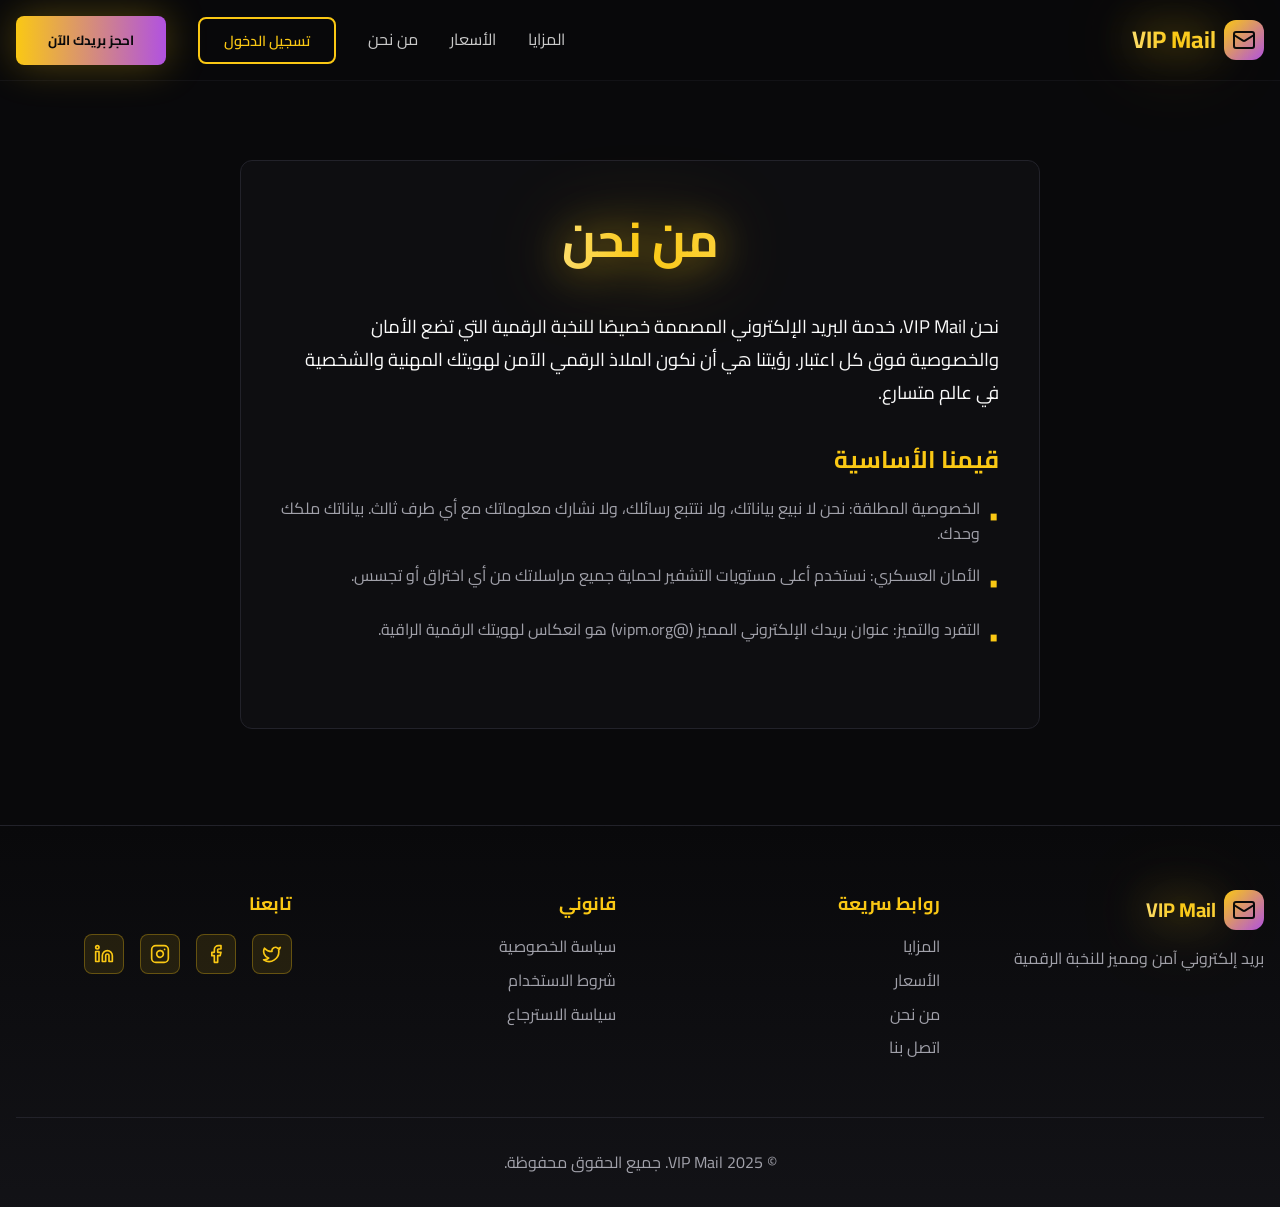
==== about.html @ 9a0e4cf3 "Add files via upload" ====
<!DOCTYPE html>
<html lang="ar" dir="rtl">
<head>
    <meta charset="UTF-8">
    <meta name="viewport" content="width=device-width, initial-scale=1.0">
    <title>VIP Mail - من نحن</title>
    <link rel="stylesheet" href="styles.css">
    <link href="https://fonts.googleapis.com/css2?family=Cairo:wght@400;600;700;900&display=swap" rel="stylesheet">
</head>
<body>
    <nav class="navbar">
        <div class="container">
            <div class="nav-content">
                <a href="/" class="logo">
                    <div class="logo-icon">
                        <svg xmlns="http://www.w3.org/2000/svg" width="24" height="24" viewBox="0 0 24 24" fill="none" stroke="currentColor" stroke-width="2" stroke-linecap="round" stroke-linejoin="round">
                            <rect width="20" height="16" x="2" y="4" rx="2"/>
                            <path d="m22 7-8.97 5.7a1.94 1.94 0 0 1-2.06 0L2 7"/>
                        </svg>
                    </div>
                    <span class="logo-text text-gold-premium">VIP Mail</span>
                </a>

                <div class="nav-links">
                    <a href="/#features">المزايا</a>
                    <a href="/#pricing">الأسعار</a>
                    <a href="about.html">من نحن</a>
                    <button class="btn-login">تسجيل الدخول</button>
                    <button class="btn-primary">احجز بريدك الآن</button>
                </div>

                <!-- Mobile Menu Button -->
                <button class="mobile-menu-btn" aria-label="القائمة">
                    <svg xmlns="http://www.w3.org/2000/svg" width="24" height="24" viewBox="0 0 24 24" fill="none" stroke="currentColor" stroke-width="2" stroke-linecap="round" stroke-linejoin="round">
                        <line x1="4" x2="20" y1="12" y2="12"/>
                        <line x1="4" x2="20" y1="6" y2="6"/>
                        <line x1="4" x2="20" y1="18" y2="18"/>
                    </svg>
                </button>
            </div>
        </div>
    </nav>
    
    <!-- Mobile Menu -->
    <div class="mobile-menu">
        <div class="mobile-menu-links">
            <a href="/#features">المزايا</a>
            <a href="/#pricing">الأسعار</a>
            <a href="about.html">من نحن</a>
            <button class="btn-login">تسجيل الدخول</button>
            <button class="btn-primary">احجز بريدك الآن</button>
        </div>
    </div>
    
    <section class="page-content" style="padding-top: 10rem; padding-bottom: 6rem; min-height: 80vh;">
        <div class="container" style="max-width: 800px; margin: 0 auto; background: var(--card); padding: 2.5rem; border-radius: 0.75rem; border: 1px solid var(--border);">
            
            <h1 class="section-title" style="text-align: center; margin-bottom: 2rem;">
                <span class="text-gold-premium">من نحن</span>
            </h1>
            
            <p style="font-size: 1.15rem; margin-bottom: 1.5rem; line-height: 1.8; color: var(--foreground);">
                نحن VIP Mail، خدمة البريد الإلكتروني المصممة خصيصًا للنخبة الرقمية التي تضع الأمان والخصوصية فوق كل اعتبار. رؤيتنا هي أن نكون الملاذ الرقمي الآمن لهويتك المهنية والشخصية في عالم متسارع.
            </p>
            
            <h2 style="font-size: 1.5rem; margin-top: 2rem; margin-bottom: 1rem; color: var(--gold);">
                قيمنا الأساسية
            </h2>
            <ul style="list-style: none; padding-right: 0; margin-bottom: 2rem;">
                <li style="margin-bottom: 1rem; color: var(--muted-foreground); display: flex; align-items: flex-start; gap: 0.5rem;">
                    <span style="color: var(--gold); font-size: 1.5rem;">•</span>
                    الخصوصية المطلقة: نحن لا نبيع بياناتك، ولا نتتبع رسائلك، ولا نشارك معلوماتك مع أي طرف ثالث. بياناتك ملكك وحدك.
                </li>
                <li style="margin-bottom: 1rem; color: var(--muted-foreground); display: flex; align-items: flex-start; gap: 0.5rem;">
                    <span style="color: var(--gold); font-size: 1.5rem;">•</span>
                    الأمان العسكري: نستخدم أعلى مستويات التشفير لحماية جميع مراسلاتك من أي اختراق أو تجسس.
                </li>
                <li style="margin-bottom: 1rem; color: var(--muted-foreground); display: flex; align-items: flex-start; gap: 0.5rem;">
                    <span style="color: var(--gold); font-size: 1.5rem;">•</span>
                    التفرد والتميز: عنوان بريدك الإلكتروني المميز (@vipm.org) هو انعكاس لهويتك الرقمية الراقية.
                </li>
            </ul>
        </div>
    </section>

    <footer class="footer">
        <div class="container">
            <div class="footer-content">
                <div class="footer-section">
                    <div class="footer-brand">
                        <div class="logo-icon">
                            <svg xmlns="http://www.w3.org/2000/svg" width="24" height="24" viewBox="0 0 24 24" fill="none" stroke="currentColor" stroke-width="2" stroke-linecap="round" stroke-linejoin="round">
                                <rect width="20" height="16" x="2" y="4" rx="2"/>
                                <path d="m22 7-8.97 5.7a1.94 1.94 0 0 1-2.06 0L2 7"/>
                            </svg>
                        </div>
                        <span class="text-gold-premium">VIP Mail</span>
                    </div>
                    <p>بريد إلكتروني آمن ومميز للنخبة الرقمية</p>
                </div>

                <div class="footer-section">
                    <h4>روابط سريعة</h4>
                    <ul>
                        <li><a href="/#features">المزايا</a></li>
                        <li><a href="/#pricing">الأسعار</a></li>
                        <li><a href="about.html">من نحن</a></li>
                        <li><a href="contact.html">اتصل بنا</a></li>
                    </ul>
                </div>

                <div class="footer-section">
                    <h4>قانوني</h4>
                    <ul>
                        <li><a href="privacy.html">سياسة الخصوصية</a></li>
                        <li><a href="terms.html">شروط الاستخدام</a></li>
                        <li><a href="refund.html">سياسة الاسترجاع</a></li>
                    </ul>
                </div>

                <div class="footer-section">
                    <h4>تابعنا</h4>
                    <div class="social-links">
                        <a href="#" aria-label="Twitter">
                            <svg xmlns="http://www.w3.org/2000/svg" width="20" height="20" viewBox="0 0 24 24" fill="none" stroke="currentColor" stroke-width="2" stroke-linecap="round" stroke-linejoin="round">
                                <path d="M22 4s-.7 2.1-2 3.4c1.6 10-9.4 17.3-18 11.6 2.2.1 4.4-.6 6-2C3 15.5.5 9.6 3 5c2.2 2.6 5.6 4.1 9 4-.9-4.2 4-6.6 7-3.8 1.1 0 3-1.2 3-1.2z"/>
                            </svg>
                        </a>
                        <a href="#" aria-label="Facebook">
                            <svg xmlns="http://www.w3.org/2000/svg" width="20" height="20" viewBox="0 0 24 24" fill="none" stroke="currentColor" stroke-width="2" stroke-linecap="round" stroke-linejoin="round">
                                <path d="M18 2h-3a5 5 0 0 0-5 5v3H7v4h3v8h4v-8h3l1-4h-4V7a1 1 0 0 1 1-1h3z"/>
                            </svg>
                        </a>
                        <a href="#" aria-label="Instagram">
                            <svg xmlns="http://www.w3.org/2000/svg" width="20" height="20" viewBox="0 0 24 24" fill="none" stroke="currentColor" stroke-width="2" stroke-linecap="round" stroke-linejoin="round">
                                <rect width="20" height="20" x="2" y="2" rx="5" ry="5"/>
                                <path d="M16 11.37A4 4 0 1 1 12.63 8 4 4 0 0 1 16 11.37z"/>
                                <line x1="17.5" x2="17.51" y1="6.5" y2="6.5"/>
                            </svg>
                        </a>
                        <a href="#" aria-label="LinkedIn">
                            <svg xmlns="http://www.w3.org/2000/svg" width="20" height="20" viewBox="0 0 24 24" fill="none" stroke="currentColor" stroke-width="2" stroke-linecap="round" stroke-linejoin="round">
                                <path d="M16 8a6 6 0 0 1 6 6v7h-4v-7a2 2 0 0 0-2-2 2 2 0 0 0-2 2v7h-4v-7a6 6 0 0 1 6-6z"/>
                                <rect width="4" height="12" x="2" y="9"/>
                                <circle cx="4" cy="4" r="2"/>
                            </svg>
                        </a>
                    </div>
                </div>
            </div>

            <div class="footer-bottom">
                <p>&copy; 2025 VIP Mail. جميع الحقوق محفوظة.</p>
            </div>
        </div>
    </footer> 

    <script src="script.js"></script>
</body>
</html>
---- styles.css ----
/* Reset & Base Styles */
* {
    margin: 0;
    padding: 0;
    box-sizing: border-box;
}

:root {
    /* Colors - HSL */
    --background: hsl(240, 10%, 3.9%);
    --foreground: hsl(0, 0%, 98%);
    --card: hsl(240, 10%, 6%);
    --card-foreground: hsl(0, 0%, 98%);
    --primary: hsl(47, 96%, 53%);
    --primary-foreground: hsl(240, 10%, 3.9%);
    --secondary: hsl(280, 70%, 60%);
    --muted: hsl(240, 5%, 15%);
    --muted-foreground: hsl(240, 5%, 64.9%);
    --border: hsl(240, 10%, 15%);
    --gold: hsl(47, 96%, 53%);
    --gold-light: hsl(47, 96%, 70%);
    --purple: hsl(280, 70%, 60%);
}

body {
    font-family: 'Cairo', -apple-system, BlinkMacSystemFont, 'Segoe UI', sans-serif;
    background-color: var(--background);
    color: var(--foreground);
    line-height: 1.6;
    -webkit-font-smoothing: antialiased;
    overflow-x: hidden;
}

h1, h2, h3, h4, h5, h6 {
    font-weight: 700;
}

a {
    text-decoration: none;
    color: inherit;
}

button {
    font-family: inherit;
    border: none;
    cursor: pointer;
}

.container {
    max-width: 1280px;
    margin: 0 auto;
    padding: 0 1rem;
}

/* Text Gradients */
.text-gold-premium {
    background: linear-gradient(to right, var(--gold-light), var(--gold), hsl(47, 96%, 60%));
    -webkit-background-clip: text;
    -webkit-text-fill-color: transparent;
    background-clip: text;
    filter: drop-shadow(0 0 20px hsla(47, 96%, 53%, 0.6)) drop-shadow(0 0 40px hsla(47, 96%, 53%, 0.4));
    animation: gold-glow 3s ease-in-out infinite;
}

@keyframes gold-glow {
    0%, 100% {
        filter: drop-shadow(0 0 20px hsla(47, 96%, 53%, 0.6)) drop-shadow(0 0 40px hsla(47, 96%, 53%, 0.4));
    }
    50% {
        filter: drop-shadow(0 0 30px hsla(47, 96%, 53%, 0.8)) drop-shadow(0 0 60px hsla(47, 96%, 53%, 0.6));
    }
}

.text-gradient-gold {
    background: linear-gradient(to right, var(--gold), var(--gold-light));
    -webkit-background-clip: text;
    -webkit-text-fill-color: transparent;
    background-clip: text;
    font-weight: 700;
}

/* Buttons */
.btn-primary {
    background: linear-gradient(to right, var(--gold), var(--purple));
    color: var(--background);
    font-weight: 700;
    padding: 0.75rem 2rem;
    border-radius: 0.5rem;
    transition: opacity 0.3s;
    box-shadow: 0 0 40px hsla(47, 96%, 53%, 0.3);
}

.btn-primary:hover {
    opacity: 0.9;
}

.btn-outline {
    border: 2px solid var(--gold);
    color: var(--gold);
    background: transparent;
    padding: 0.75rem 2rem;
    border-radius: 0.5rem;
    font-weight: 600;
    transition: background 0.3s;
}

.btn-outline:hover {
    background: hsla(47, 96%, 53%, 0.1);
}

.btn-lg {
    padding: 1rem 2rem;
    font-size: 1.125rem;
}

.btn-full {
    width: 100%;
    padding: 1.25rem 2rem;
    font-size: 1.125rem;
}

.btn-login {
    border: 2px solid var(--gold);
    color: var(--gold);
    background: transparent;
    padding: 0.5rem 1.5rem;
    border-radius: 0.5rem;
    font-weight: 600;
    transition: all 0.3s;
    font-size: 0.9rem;
}

.btn-login:hover {
    background: hsla(47, 96%, 53%, 0.1);
    transform: scale(1.05);
}

/* Navbar */
.navbar {
    position: fixed;
    top: 0;
    width: 100%;
    z-index: 50;
    border-bottom: 1px solid hsla(240, 10%, 15%, 0.4);
    background: hsla(240, 10%, 3.9%, 0.8);
    backdrop-filter: blur(20px);
}

.nav-content {
    display: flex;
    align-items: center;
    justify-content: space-between;
    height: 5rem;
}

.logo {
    display: flex;
    align-items: center;
    gap: 0.5rem;
    text-decoration: none;
    transition: opacity 0.3s ease;
}

.logo:hover {
    opacity: 0.85;
}

.logo-icon {
    width: 2.5rem;
    height: 2.5rem;
    border-radius: 0.75rem;
    background: linear-gradient(to bottom right, var(--gold), var(--purple));
    display: flex;
    align-items: center;
    justify-content: center;
}

.logo-icon svg {
    color: var(--background);
}

.logo-text {
    font-size: 1.5rem;
    font-weight: 700;
}

.nav-links {
    display: flex;
    align-items: center;
    gap: 2rem;
}

.nav-links a {
    color: hsla(0, 0%, 98%, 0.8);
    transition: color 0.3s;
}

.nav-links a:hover {
    color: var(--foreground);
}

/* Mobile Menu Button */
.mobile-menu-btn {
    display: none;
    background: transparent;
    border: 2px solid var(--gold);
    color: var(--gold);
    padding: 0.5rem;
    border-radius: 0.5rem;
    cursor: pointer;
    transition: all 0.3s;
}

.mobile-menu-btn:hover {
    background: hsla(47, 96%, 53%, 0.1);
    transform: scale(1.05);
}

.mobile-menu-btn svg {
    width: 24px;
    height: 24px;
}

/* Mobile Menu Overlay */
.mobile-menu {
    display: none;
    position: fixed;
    top: 5rem;
    right: 0;
    width: 100%;
    max-width: 300px;
    height: calc(100vh - 5rem);
    background: hsla(240, 10%, 6%, 0.98);
    backdrop-filter: blur(20px);
    border-left: 1px solid var(--border);
    z-index: 40;
    padding: 2rem;
    transform: translateX(100%);
    transition: transform 0.3s ease;
}

.mobile-menu.active {
    transform: translateX(0);
}

.mobile-menu-links {
    display: flex;
    flex-direction: column;
    gap: 1.5rem;
}

.mobile-menu-links a {
    color: hsla(0, 0%, 98%, 0.8);
    font-size: 1.125rem;
    padding: 0.75rem 0;
    border-bottom: 1px solid var(--border);
    transition: color 0.3s;
}

.mobile-menu-links a:hover {
    color: var(--gold);
}

.mobile-menu-links button {
    margin-top: 0.5rem;
}

@media (max-width: 768px) {
    .nav-links {
        display: none;
    }
    
    .mobile-menu-btn {
        display: block;
    }
    
    .mobile-menu {
        display: block;
    }
}

/* Hero Section */
.hero {
    position: relative;
    min-height: 100vh;
    display: flex;
    align-items: center;
    justify-content: center;
    overflow: hidden;
    padding-top: 5rem;
}

.hero-bg {
    position: absolute;
    inset: 0;
    background: linear-gradient(to bottom right, var(--background), var(--background), hsl(240, 10%, 8%));
}

.hero-gradient-1 {
    position: absolute;
    inset: 0;
    background: radial-gradient(ellipse at top, hsla(47, 96%, 53%, 0.15), transparent 50%);
}

.hero-gradient-2 {
    position: absolute;
    inset: 0;
    background: radial-gradient(ellipse at bottom right, hsla(280, 70%, 60%, 0.15), transparent 50%);
}

.hero-grid {
    position: absolute;
    inset: 0;
    background-image: 
        linear-gradient(hsla(240, 10%, 15%, 0.1) 1px, transparent 1px),
        linear-gradient(to right, hsla(240, 10%, 15%, 0.1) 1px, transparent 1px);
    background-size: 4rem 4rem;
    mask-image: radial-gradient(ellipse at center, black 50%, transparent 100%);
}

.hero-content {
    position: relative;
    z-index: 10;
    max-width: 80rem;
    margin: 0 auto;
    text-align: center;
}

.hero-badge {
    display: inline-flex;
    align-items: center;
    gap: 0.5rem;
    padding: 0.5rem 1rem;
    border-radius: 9999px;
    border: 1px solid hsla(47, 96%, 53%, 0.3);
    background: hsla(47, 96%, 53%, 0.1);
    backdrop-filter: blur(8px);
    margin-bottom: 2rem;
}

.badge-pulse {
    width: 0.5rem;
    height: 0.5rem;
    border-radius: 50%;
    background: var(--gold);
    animation: pulse 2s cubic-bezier(0.4, 0, 0.6, 1) infinite;
}

@keyframes pulse {
    0%, 100% {
        opacity: 1;
    }
    50% {
        opacity: 0.5;
    }
}

.hero-badge span:last-child {
    font-size: 0.875rem;
    color: var(--gold-light);
}

.hero-title {
    font-size: clamp(3rem, 8vw, 6rem);
    font-weight: 900;
    line-height: 1.2;
    margin-bottom: 2rem;
}

.hero-subtitle {
    font-size: clamp(1.25rem, 3vw, 2rem);
    color: hsla(0, 0%, 98%, 0.9);
    margin-bottom: 1.5rem;
    font-weight: 600;
    max-width: 48rem;
    margin-left: auto;
    margin-right: auto;
}

.hero-description {
    font-size: clamp(1rem, 2vw, 1.25rem);
    color: var(--muted-foreground);
    max-width: 32rem;
    margin: 0 auto 2rem;
}

.hero-buttons {
    display: flex;
    flex-direction: column;
    gap: 1rem;
    align-items: center;
    justify-content: center;
    padding-top: 1rem;
}

@media (min-width: 640px) {
    .hero-buttons {
        flex-direction: row;
    }
}

.scroll-indicator {
    position: absolute;
    bottom: 2rem;
    left: 50%;
    transform: translateX(-50%);
    animation: bounce 1s infinite;
}

@keyframes bounce {
    0%, 100% {
        transform: translateX(-50%) translateY(0);
    }
    50% {
        transform: translateX(-50%) translateY(-10px);
    }
}

.scroll-indicator svg {
    color: var(--muted-foreground);
}

/* Features Section */
.features {
    padding: 6rem 0;
    position: relative;
}

.section-header {
    text-align: center;
    max-width: 48rem;
    margin: 0 auto 4rem;
}

.section-title {
    font-size: clamp(2rem, 5vw, 3rem);
    margin-bottom: 1rem;
}

.section-description {
    font-size: 1.25rem;
    color: var(--muted-foreground);
}

.features-grid {
    display: grid;
    grid-template-columns: repeat(auto-fit, minmax(280px, 1fr));
    gap: 1.5rem;
    max-width: 72rem;
    margin: 0 auto;
}

.feature-card {
    background: hsla(240, 10%, 6%, 0.5);
    backdrop-filter: blur(8px);
    border: 1px solid hsla(240, 10%, 15%, 0.4);
    border-radius: 0.75rem;
    padding: 1.5rem;
    text-align: center;
    transition: all 0.3s;
}

.feature-card:hover {
    border-color: hsla(47, 96%, 53%, 0.5);
    box-shadow: 0 0 30px hsla(47, 96%, 53%, 0.2);
}

.feature-icon {
    width: 4rem;
    height: 4rem;
    margin: 0 auto 1rem;
    border-radius: 1rem;
    background: linear-gradient(to bottom right, hsla(47, 96%, 53%, 0.2), hsla(280, 70%, 60%, 0.2));
    display: flex;
    align-items: center;
    justify-content: center;
    transition: transform 0.3s;
}

.feature-card:hover .feature-icon {
    transform: scale(1.1);
}

.feature-icon svg {
    color: var(--gold);
}

.feature-title {
    font-size: 1.25rem;
    margin-bottom: 1rem;
    color: var(--foreground);
}

.feature-description {
    color: var(--muted-foreground);
    line-height: 1.6;
}

/* Pricing Section */
.pricing {
    padding: 6rem 0;
    position: relative;
}

.pricing-card-wrapper {
    max-width: 40rem;
    margin: 0 auto;
}

.pricing-card {
    position: relative;
    background: hsla(240, 10%, 6%, 0.5);
    backdrop-filter: blur(8px);
    border: 2px solid var(--gold);
    border-radius: 0.75rem;
    box-shadow: 0 0 60px hsla(47, 96%, 53%, 0.3);
    transition: all 0.3s;
}

.pricing-card:hover {
    box-shadow: 0 0 80px hsla(47, 96%, 53%, 0.4);
}

.pricing-badge {
    position: absolute;
    top: -1rem;
    left: 50%;
    transform: translateX(-50%);
    z-index: 10;
    padding: 0.5rem 1.5rem;
    border-radius: 9999px;
    background: linear-gradient(to right, var(--gold), var(--purple));
    color: var(--background);
    font-weight: 700;
    animation: pulse 2s cubic-bezier(0.4, 0, 0.6, 1) infinite;
}

.pricing-header {
    text-align: center;
    padding: 4rem 1.5rem 1.5rem;
}

.pricing-title {
    font-size: 1.875rem;
    margin-bottom: 1.5rem;
}

.pricing-price {
    margin-bottom: 1.5rem;
}

.price-amount {
    display: flex;
    align-items: baseline;
    justify-content: center;
    gap: 0.5rem;
    margin-bottom: 0.75rem;
}

.price-value {
    font-size: 4rem;
    font-weight: 700;
    background: linear-gradient(to right, var(--gold), var(--gold-light));
    -webkit-background-clip: text;
    -webkit-text-fill-color: transparent;
    background-clip: text;
}

.price-period {
    font-size: 1.25rem;
    color: var(--muted-foreground);
}

.price-highlight {
    font-size: 1.125rem;
    font-weight: 600;
    color: var(--gold);
    background: hsla(47, 96%, 53%, 0.1);
    padding: 0.5rem 1rem;
    border-radius: 0.5rem;
    display: inline-block;
}

.deal-points {
    display: flex;
    flex-wrap: wrap;
    gap: 0.75rem;
    justify-content: center;
}

.deal-point {
    padding: 0.5rem 1rem;
    background: linear-gradient(to right, hsla(47, 96%, 53%, 0.2), hsla(280, 70%, 60%, 0.2));
    border: 1px solid hsla(47, 96%, 53%, 0.3);
    border-radius: 9999px;
    font-size: 0.875rem;
    font-weight: 700;
}

.pricing-content {
    padding: 0 1.5rem 2.5rem;
}

.features-list {
    list-style: none;
    margin-bottom: 1.5rem;
}

.features-list li {
    display: flex;
    align-items: flex-start;
    gap: 0.75rem;
    font-size: 1.125rem;
    margin-bottom: 1rem;
}

.features-list li svg {
    color: var(--gold);
    flex-shrink: 0;
    margin-top: 0.25rem;
}

.features-list li span {
    color: hsla(0, 0%, 98%, 0.9);
    font-weight: 500;
}

.pricing-footer {
    text-align: center;
    font-size: 0.875rem;
    color: var(--muted-foreground);
    margin-top: 1rem;
}

/* Footer */
.footer {
    border-top: 1px solid var(--border);
    background: linear-gradient(to bottom, var(--background), hsl(240, 10%, 8%));
    padding: 4rem 0 2rem;
}

.footer-content {
    display: grid;
    grid-template-columns: repeat(auto-fit, minmax(200px, 1fr));
    gap: 3rem;
    margin-bottom: 3rem;
}

.footer-section h4 {
    font-size: 1.125rem;
    margin-bottom: 1rem;
    color: var(--gold);
}

.footer-section p,
.footer-section ul {
    color: var(--muted-foreground);
}

.footer-section ul {
    list-style: none;
}

.footer-section ul li {
    margin-bottom: 0.5rem;
}

.footer-section ul li a {
    transition: color 0.3s;
}

.footer-section ul li a:hover {
    color: var(--gold);
}

.footer-brand {
    display: flex;
    align-items: center;
    gap: 0.5rem;
    margin-bottom: 1rem;
    font-size: 1.25rem;
    font-weight: 700;
}

.social-links {
    display: flex;
    gap: 1rem;
}

.social-links a {
    width: 2.5rem;
    height: 2.5rem;
    border-radius: 0.5rem;
    background: hsla(47, 96%, 53%, 0.1);
    border: 1px solid hsla(47, 96%, 53%, 0.3);
    display: flex;
    align-items: center;
    justify-content: center;
    transition: all 0.3s;
}

.social-links a:hover {
    background: hsla(47, 96%, 53%, 0.2);
    border-color: var(--gold);
}

.social-links svg {
    color: var(--gold);
}

.footer-bottom {
    text-align: center;
    padding-top: 2rem;
    border-top: 1px solid var(--border);
    color: var(--muted-foreground);
}

/* Inbox Styles */
.inbox-header {
    position: fixed;
    top: 0;
    left: 0;
    right: 0;
    height: 4rem;
    background: var(--card);
    border-bottom: 1px solid var(--border);
    z-index: 100;
}

.inbox-header-content {
    height: 100%;
    padding: 0 2rem;
    display: flex;
    align-items: center;
    justify-content: space-between;
    gap: 2rem;
}

.inbox-header-left {
    display: flex;
    align-items: center;
    gap: 0.5rem;
}

.icon-btn {
    width: 2.5rem;
    height: 2.5rem;
    border-radius: 0.5rem;
    border: none;
    background: transparent;
    color: var(--muted-foreground);
    cursor: pointer;
    display: flex;
    align-items: center;
    justify-content: center;
    transition: all 0.2s;
}

.icon-btn:hover {
    background: var(--muted);
    color: var(--foreground);
}

.inbox-search-bar {
    flex: 1;
    max-width: 600px;
    position: relative;
    display: flex;
    align-items: center;
    gap: 0.75rem;
    padding: 0 1rem;
    height: 2.5rem;
    background: var(--muted);
    border-radius: 0.5rem;
    border: 1px solid transparent;
    transition: all 0.2s;
}

.inbox-search-bar:focus-within {
    background: var(--background);
    border-color: var(--border);
}

.inbox-search-bar svg {
    color: var(--muted-foreground);
}

.inbox-search-bar input {
    flex: 1;
    background: transparent;
    border: none;
    outline: none;
    color: var(--foreground);
    font-size: 0.95rem;
}

.inbox-search-bar input::placeholder {
    color: var(--muted-foreground);
}

.inbox-logo {
    display: flex;
    align-items: center;
    gap: 0.5rem;
    text-decoration: none;
    color: var(--foreground);
    font-weight: 600;
    transition: opacity 0.2s;
}

.inbox-logo:hover {
    opacity: 0.8;
}

.inbox-logo svg {
    color: var(--primary);
}

.inbox-container {
    margin-top: 4rem;
    display: flex;
    height: calc(100vh - 4rem);
    overflow: hidden;
}

.inbox-sidebar {
    width: 280px;
    background: var(--card);
    border-left: 1px solid var(--border);
    padding: 1.5rem;
    display: flex;
    flex-direction: column;
    gap: 1.5rem;
    overflow-y: auto;
}

.btn-compose {
    width: 100%;
    display: flex;
    align-items: center;
    justify-content: center;
    gap: 0.5rem;
    padding: 0.875rem 1.5rem;
    background: linear-gradient(135deg, #3b82f6, #2563eb);
    color: white;
    border: none;
    border-radius: 0.5rem;
    font-weight: 600;
    font-size: 0.95rem;
    cursor: pointer;
    transition: all 0.2s;
}

.btn-compose:hover {
    transform: translateY(-1px);
    box-shadow: 0 4px 12px rgba(59, 130, 246, 0.3);
}

.inbox-nav {
    display: flex;
    flex-direction: column;
    gap: 0.25rem;
}

.inbox-nav-item {
    display: flex;
    align-items: center;
    gap: 0.75rem;
    padding: 0.75rem 1rem;
    border-radius: 0.5rem;
    color: var(--muted-foreground);
    text-decoration: none;
    font-size: 0.95rem;
    transition: all 0.2s;
    position: relative;
}

.inbox-nav-item:hover {
    background: var(--muted);
    color: var(--foreground);
}

.inbox-nav-item.active {
    background: var(--primary);
    color: var(--primary-foreground);
    font-weight: 600;
}

.inbox-nav-item svg {
    flex-shrink: 0;
}

.inbox-nav-item span:first-of-type {
    flex: 1;
}

.inbox-badge {
    background: var(--muted);
    color: var(--foreground);
    padding: 0.125rem 0.5rem;
    border-radius: 1rem;
    font-size: 0.75rem;
    font-weight: 600;
}

.inbox-nav-item.active .inbox-badge {
    background: rgba(255, 255, 255, 0.2);
    color: white;
}

.inbox-main {
    flex: 1;
    background: var(--background);
    overflow-y: auto;
}

.inbox-emails-list {
    display: flex;
    flex-direction: column;
}

.email-item {
    display: flex;
    align-items: center;
    gap: 1rem;
    padding: 1.25rem 1.5rem;
    border-bottom: 1px solid var(--border);
    cursor: pointer;
    transition: all 0.2s;
    background: var(--background);
}

.email-item:hover {
    background: var(--muted);
}

.email-item.unread {
    background: var(--card);
}

.email-item.unread:hover {
    background: var(--muted);
}

.email-sender {
    display: flex;
    align-items: center;
    gap: 0.75rem;
    min-width: 200px;
}

.email-avatar {
    width: 2.5rem;
    height: 2.5rem;
    border-radius: 50%;
    background: linear-gradient(135deg, #3b82f6, #2563eb);
    display: flex;
    align-items: center;
    justify-content: center;
    color: white;
    font-weight: 700;
    font-size: 0.75rem;
    flex-shrink: 0;
}

.email-sender-name {
    font-weight: 600;
    color: var(--foreground);
    font-size: 0.95rem;
}

.email-item.unread .email-sender-name {
    font-weight: 700;
}

.email-content {
    flex: 1;
    min-width: 0;
}

.email-subject {
    font-size: 0.95rem;
    font-weight: 600;
    color: var(--foreground);
    margin: 0 0 0.25rem 0;
    overflow: hidden;
    text-overflow: ellipsis;
    white-space: nowrap;
}

.email-item.unread .email-subject {
    font-weight: 700;
}

.email-preview {
    font-size: 0.875rem;
    color: var(--muted-foreground);
    margin: 0;
    overflow: hidden;
    text-overflow: ellipsis;
    white-space: nowrap;
}

.email-meta {
    display: flex;
    align-items: center;
    gap: 1rem;
    flex-shrink: 0;
}

.email-time {
    font-size: 0.8rem;
    color: var(--muted-foreground);
    font-weight: 500;
    min-width: 60px;
    text-align: left;
}

.email-item.unread .email-time {
    color: var(--primary);
    font-weight: 600;
}

.email-star {
    background: none;
    border: none;
    color: var(--muted-foreground);
    cursor: pointer;
    padding: 0.25rem;
    display: flex;
    align-items: center;
    justify-content: center;
    transition: all 0.2s;
}

.email-star:hover {
    color: #fbbf24;
}

.email-star.starred {
    color: #fbbf24;
}

.email-star.starred svg {
    fill: #fbbf24;
}

/* Responsive Inbox */
@media (max-width: 1024px) {
    .inbox-sidebar {
        width: 240px;
    }
    
    .email-sender {
        min-width: 160px;
    }
}

@media (max-width: 768px) {
    .inbox-header-content {
        padding: 0 1rem;
        gap: 1rem;
    }
    
    .inbox-search-bar {
        max-width: 400px;
    }
    
    .inbox-sidebar {
        position: fixed;
        left: 0;
        top: 4rem;
        height: calc(100vh - 4rem);
        transform: translateX(100%);
        transition: transform 0.3s;
        z-index: 90;
        box-shadow: -4px 0 12px rgba(0, 0, 0, 0.1);
    }
    
    .inbox-sidebar.open {
        transform: translateX(0);
    }
    
    .inbox-main {
        width: 100%;
    }
    
    .email-item {
        flex-wrap: wrap;
        gap: 0.75rem;
        padding: 1rem;
    }
    
    .email-sender {
        min-width: auto;
        width: 100%;
    }
    
    .email-content {
        width: 100%;
        order: 2;
    }
    
    .email-meta {
        width: 100%;
        justify-content: space-between;
        order: 3;
    }
}

@media (max-width: 480px) {
    .inbox-header-left {
        display: none;
    }
    
    .inbox-logo-text {
        display: none;
    }
    
    .inbox-search-bar {
        font-size: 0.875rem;
    }
}

/* Payment Section Styles */
.payment-section {
    min-height: 100vh;
    padding: 8rem 0 4rem;
    position: relative;
}

.payment-container {
    max-width: 800px;
    margin: 0 auto;
}

.payment-header {
    text-align: center;
    margin-bottom: 3rem;
}

.payment-title {
    font-size: clamp(2.5rem, 5vw, 4rem);
    font-weight: 900;
    margin-bottom: 1rem;
}

.payment-description {
    font-size: 1.25rem;
    color: var(--muted-foreground);
}

/* Payment Methods */
.payment-methods {
    display: grid;
    grid-template-columns: repeat(auto-fit, minmax(250px, 1fr));
    gap: 1.5rem;
    margin-bottom: 3rem;
}

.method-card {
    background: hsla(240, 10%, 6%, 0.5);
    backdrop-filter: blur(8px);
    border: 2px solid hsla(240, 10%, 15%, 0.4);
    border-radius: 0.75rem;
    padding: 2rem;
    text-align: center;
    cursor: pointer;
    transition: all 0.3s;
}

.method-card:hover {
    border-color: hsla(47, 96%, 53%, 0.5);
    box-shadow: 0 0 30px hsla(47, 96%, 53%, 0.2);
    transform: translateY(-5px);
}

.method-card.active {
    border-color: var(--gold);
    box-shadow: 0 0 40px hsla(47, 96%, 53%, 0.3);
}

.method-icon {
    width: 80px;
    height: 80px;
    margin: 0 auto 1rem;
    display: flex;
    align-items: center;
    justify-content: center;
}

.method-icon img {
    width: 100%;
    height: auto;
    filter: brightness(0) invert(1);
}

.method-card h3 {
    font-size: 1.5rem;
    margin-bottom: 0.5rem;
    color: var(--foreground);
}

.method-card p {
    color: var(--muted-foreground);
}

/* Payment Form */
.payment-form {
    background: hsla(240, 10%, 6%, 0.5);
    backdrop-filter: blur(8px);
    border: 2px solid var(--gold);
    border-radius: 0.75rem;
    padding: 2rem;
    box-shadow: 0 0 40px hsla(47, 96%, 53%, 0.2);
    animation: fadeIn 0.3s ease-in;
}

@keyframes fadeIn {
    from {
        opacity: 0;
        transform: translateY(20px);
    }
    to {
        opacity: 1;
        transform: translateY(0);
    }
}

.form-header {
    display: flex;
    justify-content: space-between;
    align-items: center;
    margin-bottom: 2rem;
    padding-bottom: 1rem;
    border-bottom: 1px solid var(--border);
}

.form-header h2 {
    font-size: 1.75rem;
    color: var(--gold);
}

.btn-back {
    background: transparent;
    border: 1px solid var(--border);
    color: var(--foreground);
    padding: 0.5rem 1rem;
    border-radius: 0.5rem;
    cursor: pointer;
    transition: all 0.3s;
    font-family: inherit;
}

.btn-back:hover {
    border-color: var(--gold);
    color: var(--gold);
}

/* Payment Info */
.payment-info {
    background: hsla(47, 96%, 53%, 0.1);
    border: 1px solid hsla(47, 96%, 53%, 0.3);
    border-radius: 0.5rem;
    padding: 1.5rem;
    margin-bottom: 2rem;
}

.info-item {
    display: flex;
    justify-content: space-between;
    align-items: center;
    margin-bottom: 0.75rem;
}

.info-item:last-child {
    margin-bottom: 0;
}

.info-label {
    color: var(--muted-foreground);
    font-weight: 600;
}

.info-value {
    color: var(--gold);
    font-weight: 700;
    font-size: 1.1rem;
    word-break: break-all;
    overflow-wrap: break-word;
}

.info-note {
    display: flex;
    align-items: flex-start;
    gap: 0.5rem;
    background: hsla(280, 70%, 60%, 0.1);
    border: 1px solid hsla(280, 70%, 60%, 0.3);
    border-radius: 0.5rem;
    padding: 1rem;
    margin-top: 1rem;
}

.info-note svg {
    color: var(--purple);
    flex-shrink: 0;
    margin-top: 0.2rem;
}

.info-note span {
    color: var(--foreground);
    font-size: 0.95rem;
    line-height: 1.5;
}

/* Payment Type Selection */
.payment-type-selection {
    display: grid;
    grid-template-columns: repeat(auto-fit, minmax(200px, 1fr));
    gap: 1rem;
    margin-bottom: 2rem;
}

.payment-type-option {
    position: relative;
    cursor: pointer;
}

.payment-type-option input[type="radio"] {
    position: absolute;
    opacity: 0;
}

.option-content {
    background: hsla(240, 10%, 8%, 0.5);
    border: 2px solid var(--border);
    border-radius: 0.5rem;
    padding: 1.5rem;
    text-align: center;
    transition: all 0.3s;
}

.payment-type-option input[type="radio"]:checked + .option-content {
    border-color: var(--gold);
    background: hsla(47, 96%, 53%, 0.1);
    box-shadow: 0 0 20px hsla(47, 96%, 53%, 0.2);
}

.option-content h4 {
    font-size: 1.1rem;
    margin-bottom: 0.75rem;
    color: var(--foreground);
}

.option-content .price {
    font-size: 2rem;
    font-weight: 700;
    color: var(--gold);
    margin-bottom: 0.5rem;
}

.option-content .price-note {
    font-size: 0.875rem;
    color: var(--muted-foreground);
}

/* Booking Form */
.booking-form {
    display: flex;
    flex-direction: column;
    gap: 1.5rem;
}

.form-group {
    display: flex;
    flex-direction: column;
    gap: 0.5rem;
}

.form-group label {
    font-weight: 600;
    color: var(--foreground);
}

.form-input {
    background: hsla(240, 10%, 8%, 0.5);
    border: 1px solid var(--border);
    border-radius: 0.5rem;
    padding: 0.75rem 1rem;
    color: var(--foreground);
    font-family: inherit;
    font-size: 1rem;
    transition: all 0.3s;
}

.form-input:focus {
    outline: none;
    border-color: var(--gold);
    box-shadow: 0 0 0 3px hsla(47, 96%, 53%, 0.1);
}

/* File Upload */
.file-upload {
    position: relative;
}

.file-upload input[type="file"] {
    position: absolute;
    opacity: 0;
    pointer-events: none;
}

.file-label {
    display: flex;
    align-items: center;
    justify-content: center;
    gap: 0.5rem;
    background: hsla(240, 10%, 8%, 0.5);
    border: 2px dashed var(--border);
    border-radius: 0.5rem;
    padding: 1.5rem;
    cursor: pointer;
    transition: all 0.3s;
}

.file-label:hover {
    border-color: var(--gold);
    background: hsla(47, 96%, 53%, 0.05);
}

.file-label svg {
    color: var(--gold);
}

.file-label span {
    font-weight: 600;
    color: var(--foreground);
}

.file-name {
    display: block;
    margin-top: 0.5rem;
    font-size: 0.875rem;
    color: var(--muted-foreground);
    text-align: center;
}

/* Submit Button */
.btn-submit {
    background: linear-gradient(to right, var(--gold), var(--purple));
    color: var(--background);
    font-weight: 700;
    padding: 1rem 2rem;
    border-radius: 0.5rem;
    border: none;
    cursor: pointer;
    font-family: inherit;
    font-size: 1.125rem;
    transition: all 0.3s;
    box-shadow: 0 0 40px hsla(47, 96%, 53%, 0.3);
}

.btn-submit:hover {
    opacity: 0.9;
    transform: translateY(-2px);
    box-shadow: 0 0 50px hsla(47, 96%, 53%, 0.4);
}

/* Success Message */
.success-message {
    background: hsla(240, 10%, 6%, 0.5);
    backdrop-filter: blur(8px);
    border: 2px solid var(--gold);
    border-radius: 0.75rem;
    padding: 3rem;
    text-align: center;
    box-shadow: 0 0 60px hsla(47, 96%, 53%, 0.3);
    animation: fadeIn 0.5s ease-in;
}

.success-icon {
    width: 100px;
    height: 100px;
    margin: 0 auto 1.5rem;
    background: linear-gradient(to bottom right, hsla(47, 96%, 53%, 0.2), hsla(280, 70%, 60%, 0.2));
    border-radius: 50%;
    display: flex;
    align-items: center;
    justify-content: center;
}

.success-icon svg {
    color: var(--gold);
}

.success-message h2 {
    font-size: 2rem;
    margin-bottom: 1rem;
    color: var(--gold);
}

.success-message p {
    font-size: 1.1rem;
    color: var(--muted-foreground);
    margin-bottom: 2rem;
    line-height: 1.8;
}

/* Payment Responsive */
@media (max-width: 768px) {
    .payment-title {
        font-size: 2rem;
    }

    .payment-methods {
        grid-template-columns: 1fr;
    }

    .payment-type-selection {
        grid-template-columns: 1fr;
    }

    .form-header {
        flex-direction: column;
        gap: 1rem;
        align-items: flex-start;
    }

    .payment-form {
        padding: 1.5rem;
    }

    .success-message {
        padding: 2rem 1rem;
    }
}

/* Smooth Scrolling */
html {
    scroll-behavior: smooth;
}
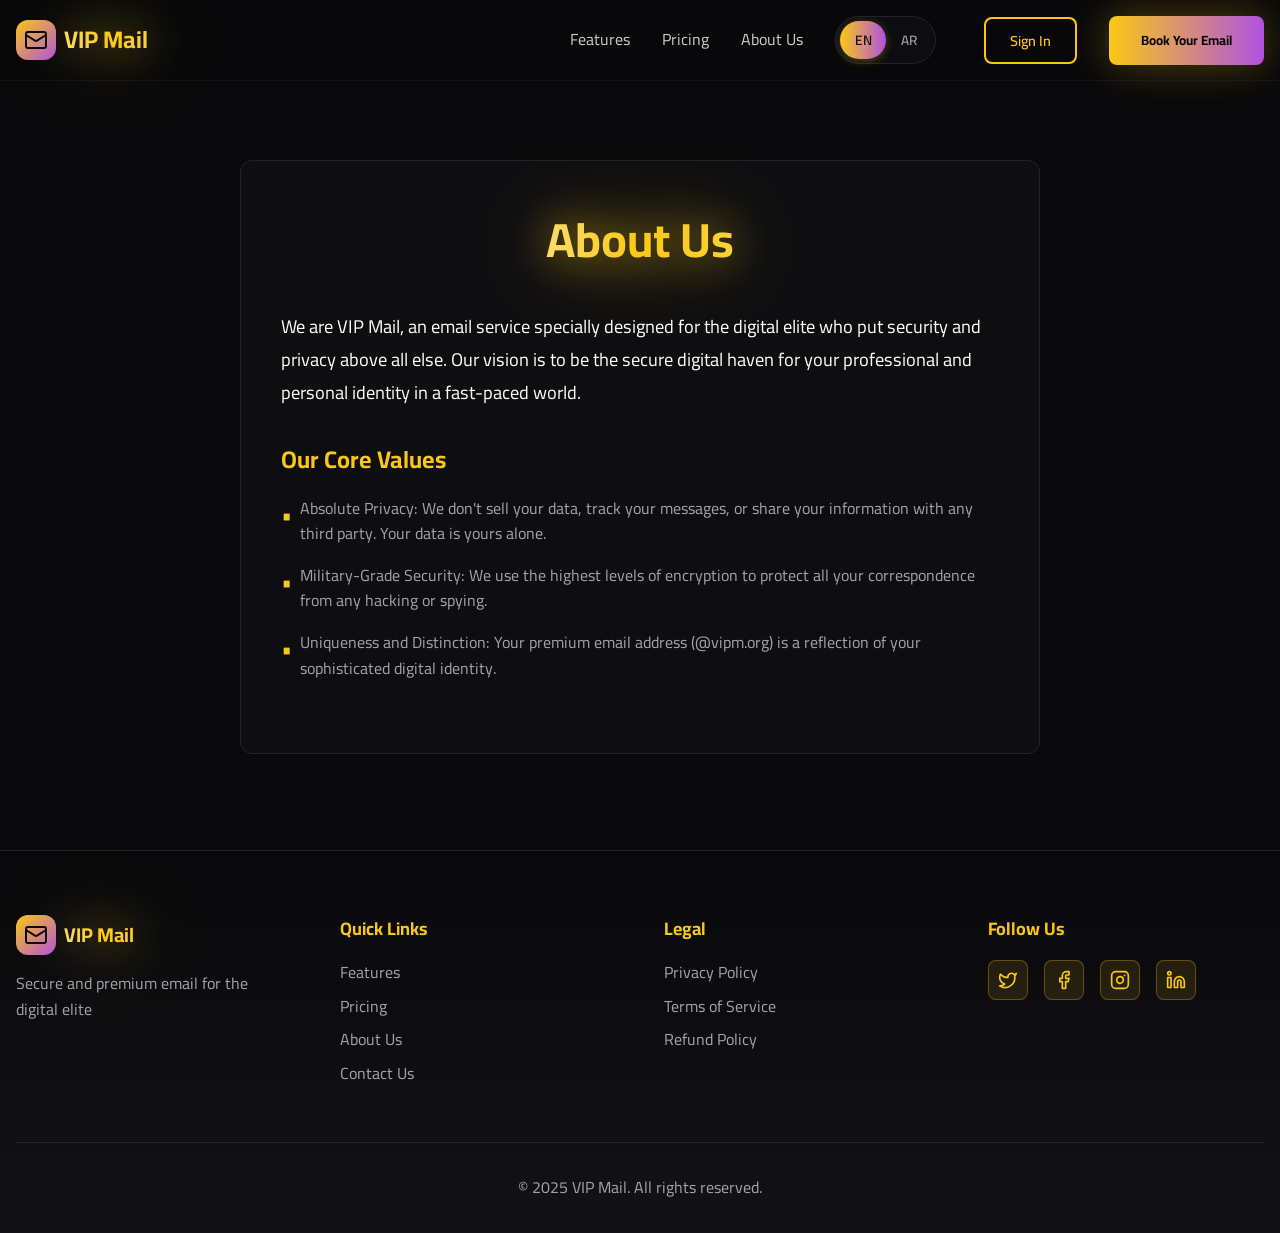
==== commit a0965ee4: "Updated script.js" ====
--- a/about.html
+++ b/about.html
@@ -1,11 +1,12 @@
 <!DOCTYPE html>
-<html lang="ar" dir="rtl">
+<html lang="en" dir="ltr">
 <head>
     <meta charset="UTF-8">
     <meta name="viewport" content="width=device-width, initial-scale=1.0">
-    <title>VIP Mail - من نحن</title>
+    <title>VIP Mail - About Us</title>
     <link rel="stylesheet" href="styles.css">
     <link href="https://fonts.googleapis.com/css2?family=Cairo:wght@400;600;700;900&display=swap" rel="stylesheet">
+    <script src="translations.js"></script>
 </head>
 <body>
     <nav class="navbar">
@@ -22,15 +23,19 @@
                 </a>
 
                 <div class="nav-links">
-                    <a href="/#features">المزايا</a>
-                    <a href="/#pricing">الأسعار</a>
-                    <a href="about.html">من نحن</a>
-                    <button class="btn-login">تسجيل الدخول</button>
-                    <button class="btn-primary">احجز بريدك الآن</button>
+                    <a href="/#features" data-i18n="nav_features">Features</a>
+                    <a href="/#pricing" data-i18n="nav_pricing">Pricing</a>
+                    <a href="about.html" data-i18n="nav_about">About Us</a>
+                    <div class="lang-switcher">
+                        <button class="lang-btn" id="lang-en">EN</button>
+                        <button class="lang-btn" id="lang-ar">AR</button>
+                    </div>
+                    <button class="btn-login" data-i18n="nav_login">Sign In</button>
+                    <button class="btn-primary" data-i18n="nav_book">Book Your Email</button>
                 </div>
 
                 <!-- Mobile Menu Button -->
-                <button class="mobile-menu-btn" aria-label="القائمة">
+                <button class="mobile-menu-btn" aria-label="Menu">
                     <svg xmlns="http://www.w3.org/2000/svg" width="24" height="24" viewBox="0 0 24 24" fill="none" stroke="currentColor" stroke-width="2" stroke-linecap="round" stroke-linejoin="round">
                         <line x1="4" x2="20" y1="12" y2="12"/>
                         <line x1="4" x2="20" y1="6" y2="6"/>
@@ -44,11 +49,15 @@
     <!-- Mobile Menu -->
     <div class="mobile-menu">
         <div class="mobile-menu-links">
-            <a href="/#features">المزايا</a>
-            <a href="/#pricing">الأسعار</a>
-            <a href="about.html">من نحن</a>
-            <button class="btn-login">تسجيل الدخول</button>
-            <button class="btn-primary">احجز بريدك الآن</button>
+            <a href="/#features" data-i18n="nav_features">Features</a>
+            <a href="/#pricing" data-i18n="nav_pricing">Pricing</a>
+            <a href="about.html" data-i18n="nav_about">About Us</a>
+            <div class="lang-switcher" style="justify-content: center; margin: 1rem 0;">
+                <button class="lang-btn" id="lang-en-mobile">EN</button>
+                <button class="lang-btn" id="lang-ar-mobile">AR</button>
+            </div>
+            <button class="btn-login" data-i18n="nav_login">Sign In</button>
+            <button class="btn-primary" data-i18n="nav_book">Book Your Email</button>
         </div>
     </div>
     
@@ -56,28 +65,28 @@
         <div class="container" style="max-width: 800px; margin: 0 auto; background: var(--card); padding: 2.5rem; border-radius: 0.75rem; border: 1px solid var(--border);">
             
             <h1 class="section-title" style="text-align: center; margin-bottom: 2rem;">
-                <span class="text-gold-premium">من نحن</span>
+                <span class="text-gold-premium" data-i18n="about_title">About Us</span>
             </h1>
-            
-            <p style="font-size: 1.15rem; margin-bottom: 1.5rem; line-height: 1.8; color: var(--foreground);">
-                نحن VIP Mail، خدمة البريد الإلكتروني المصممة خصيصًا للنخبة الرقمية التي تضع الأمان والخصوصية فوق كل اعتبار. رؤيتنا هي أن نكون الملاذ الرقمي الآمن لهويتك المهنية والشخصية في عالم متسارع.
+
+            <p style="font-size: 1.15rem; margin-bottom: 1.5rem; line-height: 1.8; color: var(--foreground);" data-i18n="about_intro">
+                We are VIP Mail, an email service specially designed for the digital elite who put security and privacy above all else. Our vision is to be the secure digital haven for your professional and personal identity in a fast-paced world.
             </p>
-            
-            <h2 style="font-size: 1.5rem; margin-top: 2rem; margin-bottom: 1rem; color: var(--gold);">
-                قيمنا الأساسية
+
+            <h2 style="font-size: 1.5rem; margin-top: 2rem; margin-bottom: 1rem; color: var(--gold);" data-i18n="about_values_title">
+                Our Core Values
             </h2>
-            <ul style="list-style: none; padding-right: 0; margin-bottom: 2rem;">
+            <ul style="list-style: none; padding-left: 0; padding-right: 0; margin-bottom: 2rem;">
                 <li style="margin-bottom: 1rem; color: var(--muted-foreground); display: flex; align-items: flex-start; gap: 0.5rem;">
                     <span style="color: var(--gold); font-size: 1.5rem;">•</span>
-                    الخصوصية المطلقة: نحن لا نبيع بياناتك، ولا نتتبع رسائلك، ولا نشارك معلوماتك مع أي طرف ثالث. بياناتك ملكك وحدك.
+                    <span data-i18n="about_value1">Absolute Privacy: We don't sell your data, track your messages, or share your information with any third party. Your data is yours alone.</span>
                 </li>
                 <li style="margin-bottom: 1rem; color: var(--muted-foreground); display: flex; align-items: flex-start; gap: 0.5rem;">
                     <span style="color: var(--gold); font-size: 1.5rem;">•</span>
-                    الأمان العسكري: نستخدم أعلى مستويات التشفير لحماية جميع مراسلاتك من أي اختراق أو تجسس.
+                    <span data-i18n="about_value2">Military-Grade Security: We use the highest levels of encryption to protect all your correspondence from any hacking or spying.</span>
                 </li>
                 <li style="margin-bottom: 1rem; color: var(--muted-foreground); display: flex; align-items: flex-start; gap: 0.5rem;">
                     <span style="color: var(--gold); font-size: 1.5rem;">•</span>
-                    التفرد والتميز: عنوان بريدك الإلكتروني المميز (@vipm.org) هو انعكاس لهويتك الرقمية الراقية.
+                    <span data-i18n="about_value3">Uniqueness and Distinction: Your premium email address (@vipm.org) is a reflection of your sophisticated digital identity.</span>
                 </li>
             </ul>
         </div>
@@ -96,30 +105,30 @@
                         </div>
                         <span class="text-gold-premium">VIP Mail</span>
                     </div>
-                    <p>بريد إلكتروني آمن ومميز للنخبة الرقمية</p>
+                    <p data-i18n="footer_tagline">Secure and premium email for the digital elite</p>
                 </div>
 
                 <div class="footer-section">
-                    <h4>روابط سريعة</h4>
+                    <h4 data-i18n="footer_quick_links">Quick Links</h4>
                     <ul>
-                        <li><a href="/#features">المزايا</a></li>
-                        <li><a href="/#pricing">الأسعار</a></li>
-                        <li><a href="about.html">من نحن</a></li>
-                        <li><a href="contact.html">اتصل بنا</a></li>
+                        <li><a href="/#features" data-i18n="footer_features">Features</a></li>
+                        <li><a href="/#pricing" data-i18n="footer_pricing">Pricing</a></li>
+                        <li><a href="about.html" data-i18n="footer_about">About Us</a></li>
+                        <li><a href="contact.html" data-i18n="footer_contact">Contact Us</a></li>
                     </ul>
                 </div>
 
                 <div class="footer-section">
-                    <h4>قانوني</h4>
+                    <h4 data-i18n="footer_legal">Legal</h4>
                     <ul>
-                        <li><a href="privacy.html">سياسة الخصوصية</a></li>
-                        <li><a href="terms.html">شروط الاستخدام</a></li>
-                        <li><a href="refund.html">سياسة الاسترجاع</a></li>
+                        <li><a href="privacy.html" data-i18n="footer_privacy">Privacy Policy</a></li>
+                        <li><a href="terms.html" data-i18n="footer_terms">Terms of Service</a></li>
+                        <li><a href="refund.html" data-i18n="footer_refund">Refund Policy</a></li>
                     </ul>
                 </div>
 
                 <div class="footer-section">
-                    <h4>تابعنا</h4>
+                    <h4 data-i18n="footer_follow">Follow Us</h4>
                     <div class="social-links">
                         <a href="#" aria-label="Twitter">
                             <svg xmlns="http://www.w3.org/2000/svg" width="20" height="20" viewBox="0 0 24 24" fill="none" stroke="currentColor" stroke-width="2" stroke-linecap="round" stroke-linejoin="round">
@@ -150,7 +159,7 @@
             </div>
 
             <div class="footer-bottom">
-                <p>&copy; 2025 VIP Mail. جميع الحقوق محفوظة.</p>
+                <p>&copy; 2025 VIP Mail. <span data-i18n="footer_rights">All rights reserved.</span></p>
             </div>
         </div>
     </footer> 
--- a/styles.css
+++ b/styles.css
@@ -197,6 +197,42 @@
 
 .nav-links a:hover {
     color: var(--foreground);
+}
+
+/* Language Switcher */
+.lang-switcher {
+    display: flex;
+    align-items: center;
+    gap: 0;
+    background: hsla(240, 10%, 8%, 0.6);
+    border: 1px solid var(--border);
+    border-radius: 50px;
+    padding: 0.25rem;
+    margin-right: 1rem;
+}
+
+.lang-btn {
+    padding: 0.4rem 0.9rem;
+    border: none;
+    background: transparent;
+    color: var(--muted-foreground);
+    font-weight: 600;
+    font-size: 0.85rem;
+    cursor: pointer;
+    transition: all 0.3s;
+    border-radius: 50px;
+    min-width: 42px;
+    text-align: center;
+}
+
+.lang-btn:hover {
+    color: var(--foreground);
+}
+
+.lang-btn.active {
+    background: linear-gradient(to right, var(--gold), var(--purple));
+    color: var(--background);
+    box-shadow: 0 2px 8px hsla(47, 96%, 53%, 0.3);
 }
 
 /* Mobile Menu Button */
@@ -269,13 +305,18 @@
     .nav-links {
         display: none;
     }
-    
+
     .mobile-menu-btn {
         display: block;
     }
-    
+
     .mobile-menu {
         display: block;
+    }
+
+    .lang-switcher {
+        margin-right: 0;
+        margin-left: 0;
     }
 }
 
